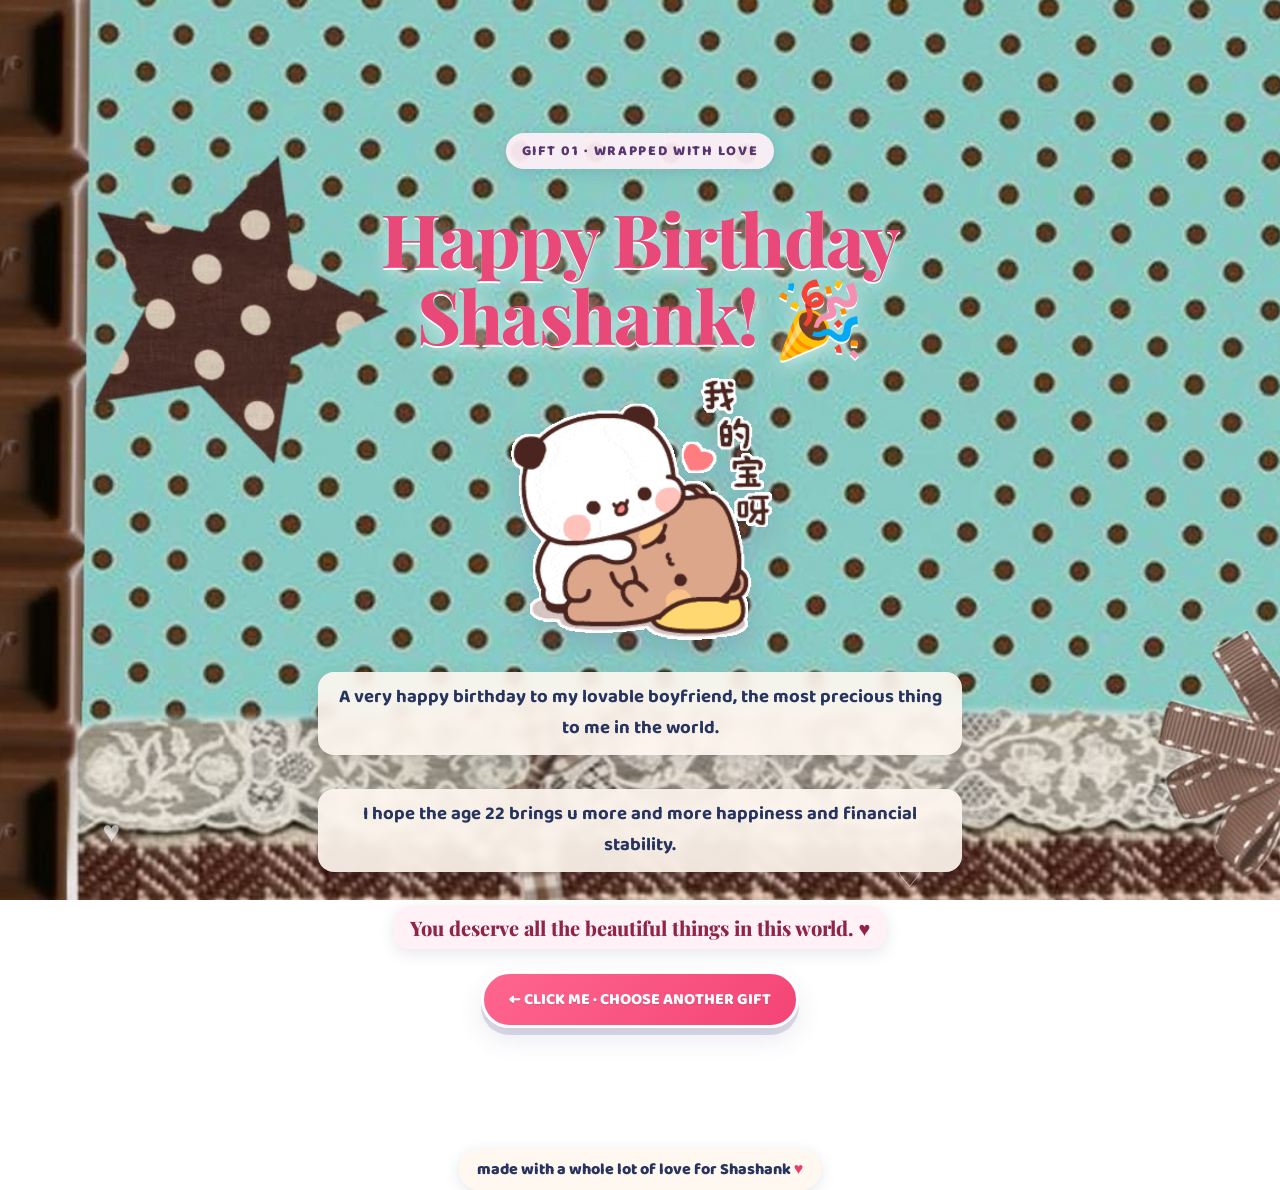
==== birthday.html @ f5b42e6a "Refresh page styles for improved typography" ====
<!doctype html><html lang="en"><head><meta charset="UTF-8"><meta name="viewport" content="width=device-width,initial-scale=1"><meta name="theme-color" content="#bceaff"><title>Happy Birthday Shashank!</title><link rel="stylesheet" href="style.css?v=20261118-aesthetic-readable-type"><script src="script.js?v=20261117-clean-controls" defer></script></head><body class="first-gift-bg">
<div class="confetti-bg" aria-hidden="true"><i>♥</i><i>✦</i><i>♡</i><i>✿</i><i>♥</i><i>✧</i></div><main><section class="page-card gift-page pink-card"><p class="eyebrow">gift 01 · wrapped with love</p><h1 class="birthday-title">Happy Birthday<br>Shashank! 🎉</h1><div class="rotating-bear" aria-label="Bubu and Dudu birthday celebration"><img class="is-visible" src="assets/birthday-page-bubu-dudu-1.gif" alt="Bubu and Dudu birthday celebration"><img src="assets/birthday-page-bubu-dudu-2.gif" alt="" aria-hidden="true"></div><p class="message">A very happy birthday to my lovable boyfriend, the most precious thing to me in the world.</p><p class="message">I hope the age 22 brings u more and more happiness and financial stability.</p><p class="signature">You deserve all the beautiful things in this world. ♥</p><a class="bubble-button hot" href="gifts.html">← CLICK ME · CHOOSE ANOTHER GIFT</a></section><footer>made with a whole lot of love for Shashank <span>♥</span></footer></main></body></html>
---- style.css ----
@import url('https://fonts.googleapis.com/css2?family=Baloo+2:wght@500;600;700;800&family=Playfair+Display:wght@600;700;800&display=swap');
:root{--ink:#3e426d;--blue:#72c9f3;--sky:#c8efff;--pink:#ffb8d0;--rose:#ff709d;--red:#e83e68;--purple:#b9a2ff;--yellow:#ffe28b;--mint:#a8eadc}
*{box-sizing:border-box}html{min-height:100%;scroll-behavior:smooth}body{margin:0;min-height:100vh;font-family:'Baloo 2',sans-serif;color:var(--ink);background:radial-gradient(circle at 12% 18%,#fff9 0 5%,transparent 18%),radial-gradient(circle at 88% 78%,#ffc4dc99 0 4%,transparent 20%),linear-gradient(135deg,#8cdbff 0%,#c8c2ff 42%,#ffd0df 75%,#fff0b9 100%);background-attachment:fixed;overflow-x:hidden}
.confetti-bg{position:fixed;inset:0;pointer-events:none;overflow:hidden;z-index:-1}.confetti-bg i{position:absolute;font-style:normal;color:#fff9;font-size:30px;animation:drift 12s linear infinite}.confetti-bg i:nth-child(1){left:8%;top:90%}.confetti-bg i:nth-child(2){left:25%;top:110%;animation-delay:-4s;color:#ff5e8d}.confetti-bg i:nth-child(3){left:70%;top:95%;animation-delay:-8s}.confetti-bg i:nth-child(4){left:90%;top:100%;animation-delay:-2s;color:#fff}.confetti-bg i:nth-child(5){left:52%;top:110%;animation-delay:-6s}.confetti-bg i:nth-child(6){left:40%;top:90%;animation-delay:-10s}@keyframes drift{to{transform:translateY(-120vh) rotate(300deg);opacity:0}}
.page-card{width:min(760px,calc(100% - 30px));min-height:75vh;margin:7vh auto;padding:clamp(25px,5vw,55px);display:flex;flex-direction:column;align-items:center;justify-content:center;text-align:center;border:3px solid #fff9;border-radius:42px;background:linear-gradient(145deg,#ffffffd9,#fff4f8d9);box-shadow:0 22px 70px #5b65a333, inset 0 0 0 7px #ffffff70;position:relative;overflow:hidden}.page-card:before{content:"";position:absolute;width:220px;height:220px;border-radius:50%;background:#ffb8d055;top:-130px;right:-80px}.page-card:after{content:"✦";position:absolute;color:#ff9dba;font-size:35px;bottom:20px;left:25px}.mascot{width:min(340px,80vw);height:auto;filter:drop-shadow(0 13px 14px #5d63952c);animation:mascotFloat 3s ease-in-out infinite}@keyframes mascotFloat{50%{transform:translateY(-9px) rotate(1deg)}}
.eyebrow{font-size:.82rem;letter-spacing:.16em;text-transform:uppercase;font-weight:800;color:#8d62b8;margin:10px 0}h1{font:800 clamp(2.7rem,7vw,4.6rem)/1.05 'Baloo 2',sans-serif;color:#4c4b83;margin:8px 0;text-shadow:3px 4px 0 #fff}h1 span{color:var(--red)}.subtitle{font-size:1.25rem;color:#65638c;margin:12px 0 24px}.button-row{display:flex;gap:15px;flex-wrap:wrap;justify-content:center;margin:10px}.bubble-button{display:inline-flex;align-items:center;justify-content:center;text-decoration:none;border:3px solid #fff;border-radius:50px;padding:13px 25px;font-weight:800;font-size:1rem;cursor:pointer;box-shadow:0 7px 0 #514c8730,0 12px 25px #625e9b20;transition:transform .2s,filter .2s}.bubble-button:hover{transform:translateY(-5px) rotate(-1deg);filter:saturate(1.2)}.hot{background:linear-gradient(135deg,#ff668f,#f34476);color:white}.cool{background:linear-gradient(135deg,#78d8ff,#8db7ff);color:#354b7a}.micro{color:#8d75a8;font-size:.9rem;margin-top:20px}.no-reply{display:none;padding:14px 20px;background:#fff;border:2px dashed #ff83a9;border-radius:20px;color:#e83e68;font-weight:800}.no-reply.show{display:block;animation:bounce .5s}.no-reply small{color:#70658c}.wide-page{width:min(1100px,calc(100% - 28px));margin:4vh auto;text-align:center}.page-heading{padding:22px}.page-heading .mascot{width:min(245px,60vw)}.page-heading h1{font-size:clamp(2.8rem,7vw,4.2rem)}.present-grid{display:grid;grid-template-columns:repeat(3,1fr);gap:22px;margin:30px 0}.present-card{min-height:290px;border:4px solid white;border-radius:34px;padding:25px 16px;display:flex;flex-direction:column;align-items:center;justify-content:center;text-decoration:none;color:#454777;box-shadow:0 15px 35px #55518b30;transition:.25s;position:relative;overflow:hidden}.present-card:hover{transform:translateY(-10px) rotate(-1deg) scale(1.02)}.gift-one{background:linear-gradient(145deg,#ffe7a8,#ffb7c9)}.gift-two{background:linear-gradient(145deg,#b8f1e8,#9ddfff)}.gift-three{background:linear-gradient(145deg,#d8c5ff,#ffc5e1)}.present-emoji{font-size:5rem;filter:drop-shadow(0 6px 4px #554c6a33);animation:bob 2s infinite}.present-card b{font:800 1.4rem 'Baloo 2';margin-top:10px}.present-card small{font-size:.95rem}.present-card strong{color:#e83e68;margin-top:20px;letter-spacing:.12em}.bottom-mascot .mascot{width:190px;margin:10px auto}.gift-page{gap:10px}.gift-page .mascot{width:min(250px,65vw)}.pink-card{background:linear-gradient(145deg,#fff0b9,#ffc5dc 55%,#e8c8ff)}.birthday-title{color:#e84979}.message{font-size:1.12rem;line-height:1.65;max-width:560px}.signature{font:700 1.35rem 'Playfair Display',serif;color:#e84979;margin:18px}.cake-card{background:linear-gradient(145deg,#baf0ff,#c6c0ff 55%,#ffd1e2)}.cake-card .mascot{width:190px;margin-top:10px}.big-cake{position:relative;width:270px;height:230px;margin:25px auto;cursor:pointer}.cake-plate{position:absolute;bottom:20px;left:18px;width:235px;height:20px;border-radius:50%;background:#fff;box-shadow:0 7px 0 #8dc7ed}.cake-body{position:absolute;bottom:39px;left:55px;width:160px;height:100px;border-radius:20px 20px 25px 25px;background:repeating-linear-gradient(180deg,#ff8eb7 0 20px,#fff1f6 20px 34px);box-shadow:inset 0 -10px #ed6394}.cake-icing{position:absolute;z-index:2;bottom:125px;left:47px;width:176px;height:32px;border-radius:50%;background:#fff;border:5px solid #ff9cbd;color:#ef5c8a;font-size:18px}.cake-candle{position:absolute;z-index:3;bottom:151px;left:130px;width:12px;height:40px;border-radius:5px;background:repeating-linear-gradient(135deg,#65cafa 0 7px,#fff 7px 13px)}.cake-flame{position:absolute;z-index:4;bottom:187px;left:129px;width:16px;height:23px;border-radius:80% 20%;transform:rotate(45deg);background:#ffbd45;box-shadow:0 0 24px #ffbd45;animation:flicker .6s infinite alternate}.big-cake.blown .cake-flame{display:none}.spark{position:absolute;color:#fff;font-size:32px;animation:twinkle 1.4s infinite alternate}.s1{left:5px;top:45px}.s2{right:5px;top:20px}@keyframes flicker{to{transform:rotate(55deg) scale(1.15)}}@keyframes twinkle{to{transform:scale(1.4);opacity:.5}}.letter-card{background:linear-gradient(145deg,#f5e8ff,#ffcce3 55%,#fff0b9)}.big-envelope{position:relative;width:220px;height:145px;margin:30px auto;background:#ff8eb7;border:5px solid white;border-radius:12px;cursor:pointer;box-shadow:0 15px 25px #9a669633}.letter-sheet{position:absolute;left:25px;right:25px;bottom:12px;height:110px;background:#fffdf7;border-radius:6px;display:grid;place-items:center;color:#f15c8b;font-size:32px;transition:.7s}.env-front{position:absolute;inset:0;background:linear-gradient(145deg,transparent 49%,#f36e9d 50%) left/50% 100% no-repeat,linear-gradient(215deg,transparent 49%,#ffabc9 50%) right/50% 100% no-repeat}.env-flap{position:absolute;top:0;left:0;border-left:105px solid transparent;border-right:105px solid transparent;border-top:78px solid #ffd0e2;transform-origin:top;transition:.6s;z-index:2}.big-envelope.open .env-flap{transform:rotateX(180deg)}.big-envelope.open .letter-sheet{transform:translateY(-80px)}.letter-text{display:none;max-width:620px;text-align:left;background:#fffdf7;border:2px solid #fff;border-radius:24px;padding:25px;margin:20px 0;box-shadow:0 12px 30px #90649b22}.letter-text.show{display:block;animation:reveal .7s}.letter-text h2{text-align:center;font:800 2rem 'Playfair Display';color:#e84979}.letter-text p{font-size:1.05rem;line-height:1.8}.letter-card .mascot{width:190px;margin:10px auto}.back-link{color:#7465a0;margin-top:22px;text-decoration:none;font-weight:700}footer{text-align:center;padding:24px;color:#615b8c;font-weight:700}footer span{color:#e83e68}@keyframes bob{50%{transform:translateY(-8px) rotate(2deg)}}@keyframes bounce{50%{transform:scale(1.06)}}@keyframes reveal{from{opacity:0;transform:translateY(12px)}to{opacity:1;transform:none}}@media(max-width:760px){.present-grid{grid-template-columns:1fr;max-width:440px;margin:20px auto}.present-card{min-height:230px}.page-card{margin:3vh auto;min-height:85vh;border-radius:28px}.message{font-size:1rem}}@media(prefers-reduced-motion:reduce){*{animation-duration:.01ms!important;scroll-behavior:auto!important}}
.bear-gallery{display:flex;align-items:center;justify-content:center;gap:clamp(2px,2vw,18px);flex-wrap:wrap;width:100%;margin:0 auto 16px;position:relative;z-index:1}
.bear-gallery img{width:clamp(105px,21vw,178px);height:clamp(90px,18vw,145px);object-fit:contain;filter:drop-shadow(0 9px 8px #6c5d9b2b);animation:bearBounce 2.8s ease-in-out infinite}
.bear-gallery img:nth-child(2){animation-delay:-.7s;width:clamp(88px,17vw,145px)}.bear-gallery img:nth-child(3){animation-delay:-1.4s}.bear-gallery img:nth-child(4){animation-delay:-2s;width:clamp(88px,17vw,145px)}
@keyframes bearBounce{0%,100%{transform:translateY(0) rotate(-2deg)}50%{transform:translateY(-12px) rotate(2deg)}}
.page-card{isolation:isolate}.page-card:before{z-index:-1}.page-card:after{animation:twinkle 1.5s infinite alternate}.no-page h1{color:#e83e68}
@media(max-width:520px){.bear-gallery{gap:0}.bear-gallery img{width:43%!important;height:110px}.bear-gallery img:nth-child(3),.bear-gallery img:nth-child(4){margin-top:-12px}}


/* One floating Bubu-Dudu illustration per page */
.corner-mascot{position:fixed;z-index:5;width:clamp(104px,15vw,172px);height:clamp(104px,15vw,172px);object-fit:contain;filter:drop-shadow(0 10px 12px #5b4b8b35);pointer-events:none;animation:cornerFloat 3.2s ease-in-out infinite}
.corner-mascot.mascot-br{right:clamp(8px,2vw,26px);bottom:clamp(8px,2vw,24px)}
.corner-mascot.mascot-tr{right:clamp(8px,2vw,26px);top:clamp(8px,2vw,24px);animation-delay:-.8s}
.corner-mascot.mascot-tl{left:clamp(8px,2vw,26px);top:clamp(8px,2vw,24px);animation-delay:-1.5s}
.corner-mascot.mascot-bl{left:clamp(8px,2vw,26px);bottom:clamp(8px,2vw,24px);animation-delay:-2.2s}
@keyframes cornerFloat{0%,100%{transform:translateY(0) rotate(-3deg)}50%{transform:translateY(-11px) rotate(3deg)}}
@media(max-width:520px){.corner-mascot{width:clamp(82px,24vw,112px);height:clamp(82px,24vw,112px);opacity:.96}}
@media(prefers-reduced-motion:reduce){.corner-mascot{animation:none}}

/* Centered character with a small caption on the first three pages */
.hero-mascot{display:flex;flex-direction:column;align-items:center;justify-content:center;width:100%;margin:0 auto 12px;position:relative;z-index:2}
.hero-mascot-image{display:block;width:clamp(150px,30vw,235px);height:clamp(130px,26vw,205px);object-fit:contain;filter:drop-shadow(0 12px 12px #62548b30);animation:heroBearFloat 3s ease-in-out infinite}
.hero-mascot-caption{margin:0;color:#926b9f;font-size:.88rem;font-weight:700;letter-spacing:.025em}
@keyframes heroBearFloat{0%,100%{transform:translateY(0) rotate(-2deg)}50%{transform:translateY(-10px) rotate(2deg)}}
@media(max-width:520px){.hero-mascot-image{width:clamp(135px,43vw,185px);height:clamp(120px,38vw,165px)}}

/* Centered storybook layout with arched text */
.hero-mascot{display:none}
.arc-heading{display:block;width:min(100%,650px);height:auto;overflow:visible;margin:0 auto}
.arc-heading text{font-family:'Baloo 2',sans-serif;font-size:43px;font-weight:800;letter-spacing:1px;fill:#4c4b83;paint-order:stroke;stroke:#fff;stroke-width:5px;stroke-linejoin:round}
.arc-top{margin-bottom:-2px}
.arc-bottom{margin-top:-2px}
.center-stage-bear{display:block;width:clamp(190px,38vw,285px);height:clamp(170px,34vw,245px);object-fit:contain;margin:0 auto;filter:drop-shadow(0 14px 14px #62548b35);animation:heroBearFloat 3s ease-in-out infinite}
.page-card .button-row{display:flex;flex-wrap:nowrap;gap:clamp(10px,3vw,24px);justify-content:center;align-items:center;width:100%;margin:10px auto 0}
.page-card .button-row .bubble-button{white-space:nowrap;min-width:112px}
.no-page .arc-heading text{fill:#e83e68}
@media(max-width:520px){
 .page-card{padding:22px 15px}
 .arc-heading text{font-size:39px;stroke-width:4px}
 .center-stage-bear{width:clamp(175px,55vw,225px);height:clamp(155px,48vw,200px)}
 .page-card .button-row{gap:9px}
 .page-card .button-row .bubble-button{padding:11px 17px;font-size:.92rem;min-width:100px}
}


/* Two-image Bubu-Dudu galleries: gently crossfade forever */
.rotating-bear{position:relative;display:block;width:clamp(190px,38vw,285px);height:clamp(170px,34vw,245px);margin:0 auto 8px;flex:0 0 auto;}
.rotating-bear img{position:absolute;inset:0;width:100%;height:100%;object-fit:contain;opacity:0;transition:opacity 1s ease-in-out;filter:drop-shadow(0 14px 14px #62548b35);}
.rotating-bear img.is-visible{opacity:1;}
@media(max-width:520px){.rotating-bear{width:clamp(175px,55vw,225px);height:clamp(155px,48vw,200px);}}
@media(prefers-reduced-motion:reduce){.rotating-bear img{transition:none}}

/* Automatic gallery crossfade: images change every 2 seconds */
.rotating-bear{height:clamp(190px,38vw,270px);}
.rotating-bear img{transition:opacity .65s ease-in-out;}
@media(max-width:520px){.rotating-bear{height:clamp(175px,53vw,225px)}}
@media(prefers-reduced-motion:reduce){.rotating-bear img{transition:none}}

/* CSS-only slideshow: each illustration stays visible for 2 seconds. */
.rotating-bear img{animation:bearFrameSwap 4s steps(1,end) infinite!important;transition:none!important;}
.rotating-bear img:nth-child(1){animation-delay:0s!important;}
.rotating-bear img:nth-child(2){animation-delay:-2s!important;}
@keyframes bearFrameSwap{0%,49.99%{opacity:1}50%,99.99%{opacity:0}}
/* There is no manual Next control in this slideshow. */
.next-frame-button,#nextFrameButton,[data-next-frame],.next-image-button,#nextImageButton{display:none!important;}

/* First-page uploaded portrait background: upright on mobile, landscape on desktop */
body.first-page{position:relative;isolation:isolate;background:none}
body.first-page::before{content:"";position:fixed;inset:0;z-index:-2;background-image:url("assets/background-first-page.jpg");background-position:center;background-size:cover;background-repeat:no-repeat}
body.first-page .confetti-bg{z-index:-1}
body.first-page .page-card.landing{background:transparent;border-color:transparent;box-shadow:none;backdrop-filter:none}
@media(min-width:761px){
 body.first-page::before{inset:auto;width:100vh;height:100vw;top:50%;left:50%;transform:translate(-50%,-50%) rotate(90deg)}
}


/* Uploaded page backgrounds: portrait on mobile, rotated landscape on desktop. */
body.no-page-bg,body.sunoo-page-bg,body.first-gift-bg,body.second-gift-bg,body.third-gift-bg,body.pick-gift-bg,body.yes-page-bg{position:relative;isolation:isolate;background:none}
body.no-page-bg::before,body.sunoo-page-bg::before,body.first-gift-bg::before,body.second-gift-bg::before,body.third-gift-bg::before,body.pick-gift-bg::before,body.yes-page-bg::before{content:"";position:fixed;inset:0;z-index:-2;background-position:center;background-size:cover;background-repeat:no-repeat}
body.no-page-bg::before{background-image:url("assets/no-page-background.jpg")}
body.sunoo-page-bg::before{background-image:url("assets/sunoo-page%20background.jpg")}
body.first-gift-bg::before{background-image:url("assets/first-gift-background.jpg")}
body.second-gift-bg::before{background-image:url("assets/second-gift-background.jpg")}
body.third-gift-bg::before{background-image:url("assets/third-gift-background.jpg")}
body.pick-gift-bg::before{background-image:url("assets/pick-gift-background.jpg")}
body.yes-page-bg::before{background-image:url("assets/yes-page-background.jpg")}
body.no-page-bg .page-card,body.sunoo-page-bg .page-card,body.first-gift-bg .page-card,body.second-gift-bg .page-card,body.third-gift-bg .page-card,body.yes-page-bg .page-card{background:transparent!important;border-color:transparent!important;box-shadow:none!important;backdrop-filter:none!important}
body.no-page-bg .page-card:before,body.no-page-bg .page-card:after,body.sunoo-page-bg .page-card:before,body.sunoo-page-bg .page-card:after,body.first-gift-bg .page-card:before,body.first-gift-bg .page-card:after,body.second-gift-bg .page-card:before,body.second-gift-bg .page-card:after,body.third-gift-bg .page-card:before,body.third-gift-bg .page-card:after,body.yes-page-bg .page-card:before,body.yes-page-bg .page-card:after{display:none!important}
body.pick-gift-bg .wide-page{background:transparent!important;box-shadow:none!important;border:0!important}
body.no-page-bg .confetti-bg,body.sunoo-page-bg .confetti-bg,body.first-gift-bg .confetti-bg,body.second-gift-bg .confetti-bg,body.third-gift-bg .confetti-bg,body.pick-gift-bg .confetti-bg,body.yes-page-bg .confetti-bg{z-index:-1}
@media(min-width:761px){
 body.no-page-bg::before,body.sunoo-page-bg::before,body.first-gift-bg::before,body.second-gift-bg::before,body.third-gift-bg::before,body.yes-page-bg::before{inset:auto;width:100vh;height:100vw;top:50%;left:50%;transform:translate(-50%,-50%) rotate(90deg)}
}
/* Pick-your-present artwork is landscape on desktop and rotated portrait on mobile. */
@media(max-width:760px){
 body.pick-gift-bg::before{inset:auto;width:100vh;height:100vw;top:50%;left:50%;transform:translate(-50%,-50%) rotate(90deg)}
}


/* Readable, elegant typography and contrast across every page */
body{font-family:'Baloo 2',sans-serif;color:#26345f}
h1,.letter-text h2{font-family:'Playfair Display',serif;font-weight:800;letter-spacing:-.025em;color:#26345f;text-shadow:0 2px 0 #fff,0 5px 18px #fff9}
.arc-heading text{font-family:'Playfair Display',serif;font-weight:800;letter-spacing:.2px;fill:#26345f;paint-order:stroke;stroke:#fff8;stroke-width:8px;stroke-linejoin:round;filter:drop-shadow(0 2px 3px #27345b55)}
.no-page .arc-heading text{fill:#8f2349;stroke:#fff;stroke-width:8px}
.eyebrow{display:table;margin:12px auto;padding:7px 16px;border-radius:999px;background:#fff0f8ed;color:#59366f;font-size:.88rem;font-weight:800;letter-spacing:.12em;text-shadow:none;box-shadow:0 3px 14px #27345b22}
.subtitle,.message,.micro,.signature,.back-link,.hero-mascot-caption{display:table;max-width:min(100%,680px);margin:12px auto;padding:8px 16px;border-radius:16px;background:#fff8f0e8;color:#26345f;font-weight:700;text-shadow:none;box-shadow:0 4px 16px #27345b20;backdrop-filter:blur(5px)}
.message{font-size:1.16rem;line-height:1.7;padding:10px 18px}
.signature{font-family:'Playfair Display',serif;font-size:1.25rem;font-weight:800;color:#8f2349;background:#fff0f5ed}
.micro{font-size:.96rem;color:#39466d}
.back-link{color:#26345f;font-weight:800;text-decoration:underline;text-decoration-color:#d77ca1;text-underline-offset:4px}
footer{display:table;margin:14px auto 0;padding:8px 18px;border-radius:999px;background:#fff8f0e8;color:#26345f;font-weight:800;text-shadow:none;box-shadow:0 3px 14px #27345b20}
.present-card{color:#26345f;text-shadow:0 1px 0 #fff9}
.present-card b{font-weight:800;color:#26345f;text-shadow:0 1px 0 #fff9}
.present-card small{font-weight:700;color:#354365}
.present-card strong{font-weight:800;color:#92264d;text-shadow:0 1px 0 #fff}
.letter-text{color:#303858}
.letter-text h2{color:#92264d;text-shadow:none}
.letter-text p{font-weight:600;color:#303858}
.bubble-button{font-weight:800;text-shadow:0 1px 1px #0002}
@media(max-width:520px){
 .arc-heading text{stroke-width:7px}
 .message{font-size:1.04rem;line-height:1.6}
 .eyebrow{font-size:.78rem;letter-spacing:.09em}
}
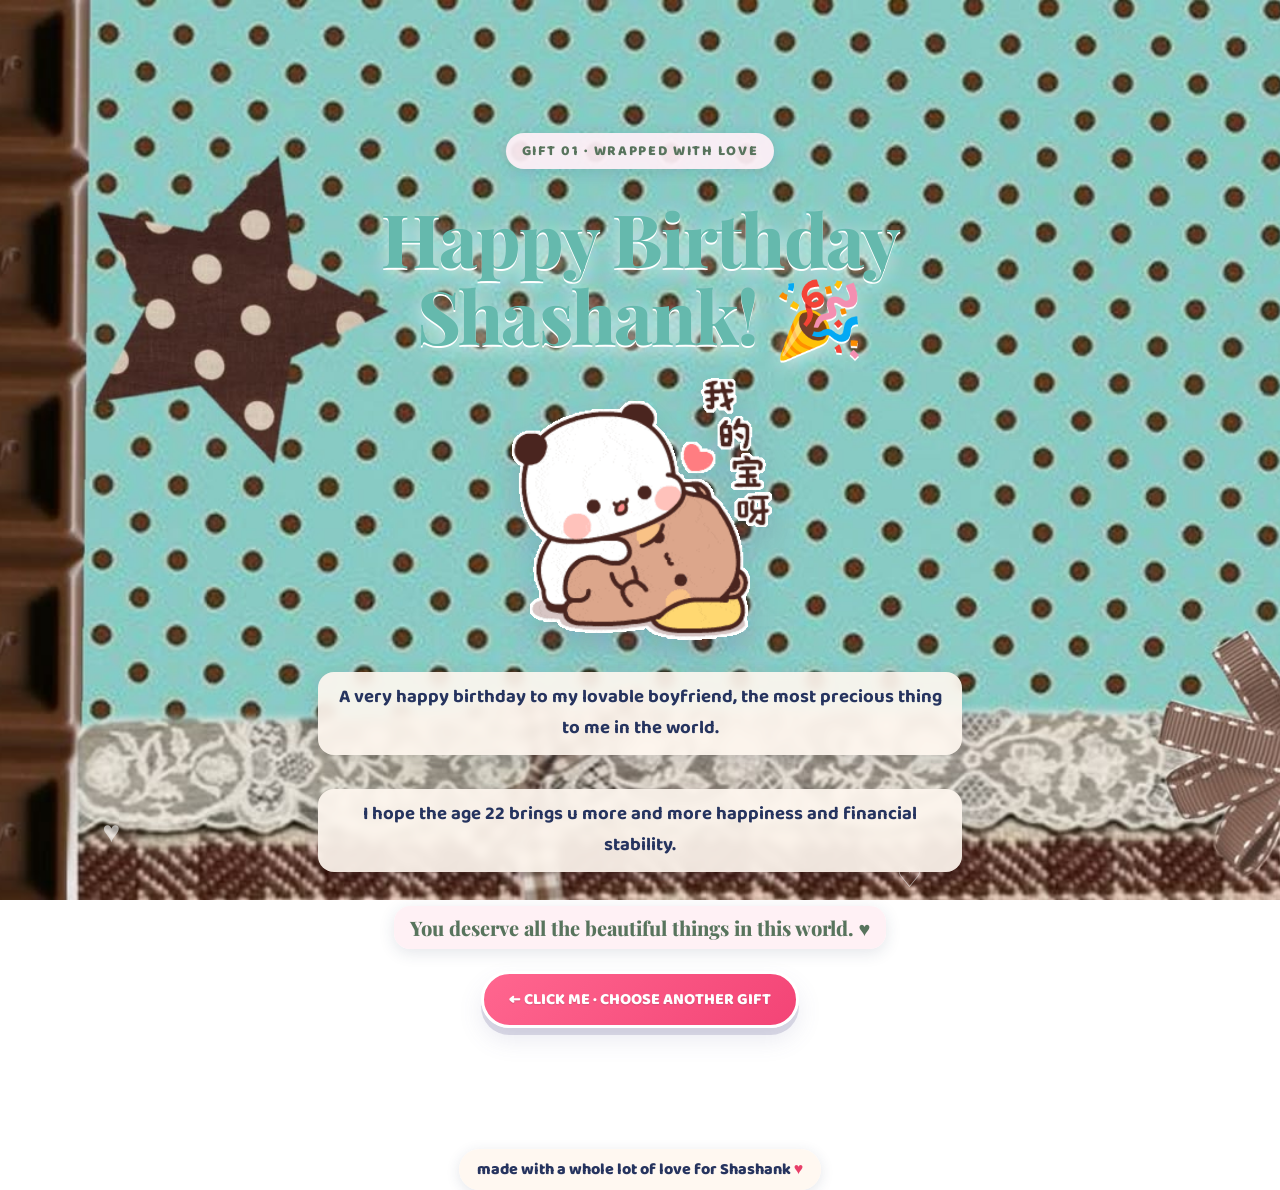
==== commit d8913cd3: "Refresh stylesheet for final pastel text colours" ====
--- a/birthday.html
+++ b/birthday.html
@@ -1,2 +1,2 @@
-<!doctype html><html lang="en"><head><meta charset="UTF-8"><meta name="viewport" content="width=device-width,initial-scale=1"><meta name="theme-color" content="#bceaff"><title>Happy Birthday Shashank!</title><link rel="stylesheet" href="style.css?v=20261118-aesthetic-readable-type"><script src="script.js?v=20261117-clean-controls" defer></script></head><body class="first-gift-bg">
+<!doctype html><html lang="en"><head><meta charset="UTF-8"><meta name="viewport" content="width=device-width,initial-scale=1"><meta name="theme-color" content="#bceaff"><title>Happy Birthday Shashank!</title><link rel="stylesheet" href="style.css?v=20261118-final-pastel-text"><script src="script.js?v=20261117-clean-controls" defer></script></head><body class="first-gift-bg">
 <div class="confetti-bg" aria-hidden="true"><i>♥</i><i>✦</i><i>♡</i><i>✿</i><i>♥</i><i>✧</i></div><main><section class="page-card gift-page pink-card"><p class="eyebrow">gift 01 · wrapped with love</p><h1 class="birthday-title">Happy Birthday<br>Shashank! 🎉</h1><div class="rotating-bear" aria-label="Bubu and Dudu birthday celebration"><img class="is-visible" src="assets/birthday-page-bubu-dudu-1.gif" alt="Bubu and Dudu birthday celebration"><img src="assets/birthday-page-bubu-dudu-2.gif" alt="" aria-hidden="true"></div><p class="message">A very happy birthday to my lovable boyfriend, the most precious thing to me in the world.</p><p class="message">I hope the age 22 brings u more and more happiness and financial stability.</p><p class="signature">You deserve all the beautiful things in this world. ♥</p><a class="bubble-button hot" href="gifts.html">← CLICK ME · CHOOSE ANOTHER GIFT</a></section><footer>made with a whole lot of love for Shashank <span>♥</span></footer></main></body></html>
--- a/style.css
+++ b/style.css
@@ -1,4 +1,4 @@
-@import url('https://fonts.googleapis.com/css2?family=Baloo+2:wght@500;600;700;800&family=Playfair+Display:wght@600;700;800&display=swap');
+@import url('https://fonts.googleapis.com/css2?family=Baloo+2:wght@500;600;700;800&family=Fredoka:wght@500;600;700&family=Playfair+Display:wght@600;700;800&display=swap');
 :root{--ink:#3e426d;--blue:#72c9f3;--sky:#c8efff;--pink:#ffb8d0;--rose:#ff709d;--red:#e83e68;--purple:#b9a2ff;--yellow:#ffe28b;--mint:#a8eadc}
 *{box-sizing:border-box}html{min-height:100%;scroll-behavior:smooth}body{margin:0;min-height:100vh;font-family:'Baloo 2',sans-serif;color:var(--ink);background:radial-gradient(circle at 12% 18%,#fff9 0 5%,transparent 18%),radial-gradient(circle at 88% 78%,#ffc4dc99 0 4%,transparent 20%),linear-gradient(135deg,#8cdbff 0%,#c8c2ff 42%,#ffd0df 75%,#fff0b9 100%);background-attachment:fixed;overflow-x:hidden}
 .confetti-bg{position:fixed;inset:0;pointer-events:none;overflow:hidden;z-index:-1}.confetti-bg i{position:absolute;font-style:normal;color:#fff9;font-size:30px;animation:drift 12s linear infinite}.confetti-bg i:nth-child(1){left:8%;top:90%}.confetti-bg i:nth-child(2){left:25%;top:110%;animation-delay:-4s;color:#ff5e8d}.confetti-bg i:nth-child(3){left:70%;top:95%;animation-delay:-8s}.confetti-bg i:nth-child(4){left:90%;top:100%;animation-delay:-2s;color:#fff}.confetti-bg i:nth-child(5){left:52%;top:110%;animation-delay:-6s}.confetti-bg i:nth-child(6){left:40%;top:90%;animation-delay:-10s}@keyframes drift{to{transform:translateY(-120vh) rotate(300deg);opacity:0}}
@@ -94,7 +94,11 @@
 body.pick-gift-bg .wide-page{background:transparent!important;box-shadow:none!important;border:0!important}
 body.no-page-bg .confetti-bg,body.sunoo-page-bg .confetti-bg,body.first-gift-bg .confetti-bg,body.second-gift-bg .confetti-bg,body.third-gift-bg .confetti-bg,body.pick-gift-bg .confetti-bg,body.yes-page-bg .confetti-bg{z-index:-1}
 @media(min-width:761px){
- body.no-page-bg::before,body.sunoo-page-bg::before,body.first-gift-bg::before,body.second-gift-bg::before,body.third-gift-bg::before,body.yes-page-bg::before{inset:auto;width:100vh;height:100vw;top:50%;left:50%;transform:translate(-50%,-50%) rotate(90deg)}
+ body.no-page-bg::before,body.sunoo-page-bg::before,body.first-gift-bg::before,body.third-gift-bg::before,body.yes-page-bg::before{inset:auto;width:100vh;height:100vw;top:50%;left:50%;transform:translate(-50%,-50%) rotate(90deg)}
+}
+/* Pick-your-present and make-a-wish cake artwork are landscape on desktop and rotated portrait on mobile. */
+@media(max-width:760px){
+ body.second-gift-bg::before{inset:auto;width:100vh;height:100vw;top:50%;left:50%;transform:translate(-50%,-50%) rotate(90deg)}
 }
 /* Pick-your-present artwork is landscape on desktop and rotated portrait on mobile. */
 @media(max-width:760px){
@@ -127,3 +131,246 @@
  .message{font-size:1.04rem;line-height:1.6}
  .eyebrow{font-size:.78rem;letter-spacing:.09em}
 }
+
+
+/* Pick-your-present cards: translucent pastel glass, coordinated with the artwork */
+body.pick-gift-bg .present-card{
+ border:2px solid #fffdebdc;
+ box-shadow:0 14px 34px #28365b38,inset 0 1px 0 #ffffffd9;
+ backdrop-filter:blur(9px) saturate(1.12);
+ -webkit-backdrop-filter:blur(9px) saturate(1.12);
+}
+body.pick-gift-bg .present-card.gift-one{
+ background:linear-gradient(145deg,#fff0c9e8,#ffc6d8df);
+}
+body.pick-gift-bg .present-card.gift-two{
+ background:linear-gradient(145deg,#d7f8eee8,#bceaffdf);
+}
+body.pick-gift-bg .present-card.gift-three{
+ background:linear-gradient(145deg,#e6dcffe8,#ffd2e8df);
+}
+body.pick-gift-bg .present-card b{color:#27365e;text-shadow:0 1px 0 #ffffffd9}
+body.pick-gift-bg .present-card small{color:#354467;text-shadow:0 1px 0 #ffffffd9}
+body.pick-gift-bg .present-card strong{color:#84284d;text-shadow:0 1px 0 #fff}
+@media(max-width:760px){
+ body.pick-gift-bg .present-card{backdrop-filter:blur(7px) saturate(1.1);-webkit-backdrop-filter:blur(7px) saturate(1.1)}
+}
+
+
+/* Gift cards matched to the mint, cream and cocoa palette of the page artwork */
+body.pick-gift-bg .present-card{
+ border:3px solid #76513f;
+ box-shadow:0 12px 28px #4b382b38,inset 0 1px 0 #fffdf2e8;
+ backdrop-filter:blur(8px) saturate(1.05);
+ -webkit-backdrop-filter:blur(8px) saturate(1.05);
+}
+body.pick-gift-bg .present-card.gift-one{
+ background:linear-gradient(145deg,#f3f0d9ed,#d5e8d8e8);
+}
+body.pick-gift-bg .present-card.gift-two{
+ background:linear-gradient(145deg,#d8eee5ed,#c2dfd8e8);
+}
+body.pick-gift-bg .present-card.gift-three{
+ background:linear-gradient(145deg,#eeeedaed,#d4e5d5e8);
+}
+body.pick-gift-bg .present-card b{color:#493528;text-shadow:0 1px 0 #fffdf0}
+body.pick-gift-bg .present-card small{color:#554437;text-shadow:0 1px 0 #fffdf0}
+body.pick-gift-bg .present-card strong{color:#356b5e;text-shadow:0 1px 0 #fffdf0}
+
+
+/* Final Pick Your Present palette: readable cocoa + deep botanical green */
+body.pick-gift-bg .page-heading h1{
+ font-family:'Fredoka','Baloo 2',sans-serif;
+ font-weight:700;
+ letter-spacing:.01em;
+ color:#3f5f50;
+ text-shadow:0 2px 0 #fffdf0,0 4px 14px #fff9;
+}
+body.pick-gift-bg .eyebrow{
+ background:#f6f1dcf0;
+ color:#496b59;
+ border:1px solid #b9cdbb;
+ font-family:'Fredoka','Baloo 2',sans-serif;
+ font-weight:700;
+ letter-spacing:.08em;
+}
+body.pick-gift-bg .subtitle{
+ background:#f8f4e8eF;
+ color:#4d5948;
+ font-family:'Baloo 2',sans-serif;
+ font-weight:800;
+}
+body.pick-gift-bg .present-card{
+ font-family:'Fredoka','Baloo 2',sans-serif;
+ color:#493b30;
+}
+body.pick-gift-bg .present-card b{
+ color:#493b30;
+ font-family:'Fredoka','Baloo 2',sans-serif;
+ font-size:1.42rem;
+ font-weight:700;
+}
+body.pick-gift-bg .present-card small{
+ color:#514b3e;
+ font-weight:700;
+}
+body.pick-gift-bg .present-card strong{
+ color:#315f50;
+ font-family:'Fredoka','Baloo 2',sans-serif;
+ font-weight:700;
+ letter-spacing:.08em;
+ text-shadow:0 1px 0 #fffdf0;
+}
+body.pick-gift-bg .back-link,
+body.pick-gift-bg footer{
+ color:#405e4e;
+}
+@media(max-width:760px){
+ body.pick-gift-bg .page-heading h1{font-size:clamp(2.6rem,10vw,3.5rem)}
+ body.pick-gift-bg .present-card b{font-size:1.32rem}
+}
+
+
+
+
+/* Text colours only: warm seven-colour palette, with a separate gold for Sunoo.
+   No backgrounds, borders, layout, typography, shadows, or controls are changed here. */
+body.first-page h1,
+body.first-page h1 span,
+body.first-page .eyebrow,
+body.first-page .signature{color:#8b7653}
+body.no-page-bg h1,
+body.no-page-bg h1 span,
+body.no-page-bg .eyebrow,
+body.no-page-bg .signature{color:#927d60}
+body.first-gift-bg h1,
+body.first-gift-bg h1 span,
+body.first-gift-bg .eyebrow,
+body.first-gift-bg .signature{color:#58745d}
+body.second-gift-bg h1,
+body.second-gift-bg h1 span,
+body.second-gift-bg .eyebrow,
+body.second-gift-bg .signature{color:#b87580}
+body.third-gift-bg h1,
+body.third-gift-bg h1 span,
+body.third-gift-bg .eyebrow,
+body.third-gift-bg .signature{color:#a85d43}
+body.pick-gift-bg h1,
+body.pick-gift-bg h1 span,
+body.pick-gift-bg .eyebrow,
+body.pick-gift-bg .signature,
+body.pick-gift-bg .present-card strong{color:#98752b}
+body.yes-page-bg h1,
+body.yes-page-bg h1 span,
+body.yes-page-bg .eyebrow,
+body.yes-page-bg .signature{color:#98752b}
+body.sunoo-page-bg h1,
+body.sunoo-page-bg h1 span,
+body.sunoo-page-bg .eyebrow,
+body.sunoo-page-bg .signature{color:#a87927}
+
+
+/* Refined page titles: change only title typography and title-area text colours */
+body.third-gift-bg .page-card > h1{
+ font-family:'Playfair Display',serif;
+ font-weight:800;
+ letter-spacing:-.025em;
+ color:#a85d43;
+ text-shadow:0 2px 0 #fff8ed,0 4px 12px #7d493326;
+}
+body.pick-gift-bg .page-heading > h1{
+ font-family:'Playfair Display',serif;
+ font-weight:800;
+ letter-spacing:-.025em;
+ color:#a77b2d;
+ text-shadow:0 2px 0 #fff8ed,0 4px 12px #7d642c26;
+}
+body.pick-gift-bg .page-heading > .eyebrow{color:#9a7040}
+body.pick-gift-bg .page-heading > .subtitle{color:#66503d}
+
+
+/* Restore the warm terracotta accents on the letter page only */
+body.third-gift-bg .bubble-button.hot{
+ background:linear-gradient(135deg,#c77b5b,#a95f47);
+ color:#fffaf0;
+ border-color:#fff1df;
+}
+body.third-gift-bg .big-envelope{
+ background:#b96f52;
+ border-color:#f7f1df;
+}
+body.third-gift-bg .letter-sheet{
+ color:#a65f48;
+ background:#fffaf0;
+}
+body.third-gift-bg .env-flap{border-top-color:#e8b8ad}
+
+
+/* Soft pastel text treatment requested for the opening, yes, cake, letter and gifts pages.
+   Text colour only: existing backgrounds, buttons, borders and layout remain untouched. */
+:root{
+ --text-dusty-pink:#d28fa4;
+ --text-soft-cream:#e9dec8;
+ --text-warm-beige:#b69a78;
+ --text-mint-turquoise:#619e94;
+}
+body.first-page .arc-heading text,
+body.yes-page-bg .arc-heading text,
+body.second-gift-bg h1,
+body.third-gift-bg .page-card > h1,
+body.pick-gift-bg .page-heading > h1{
+ color:var(--text-dusty-pink);
+ fill:var(--text-dusty-pink);
+}
+body.first-page .eyebrow,
+body.yes-page-bg .eyebrow,
+body.second-gift-bg .eyebrow,
+body.third-gift-bg .eyebrow,
+body.pick-gift-bg .page-heading > .eyebrow{
+ color:var(--text-warm-beige);
+}
+body.first-page .micro,
+body.yes-page-bg .micro,
+body.second-gift-bg .subtitle,
+body.second-gift-bg .message,
+body.third-gift-bg .micro,
+body.third-gift-bg .letter-text p,
+body.pick-gift-bg .page-heading > .subtitle{
+ color:var(--text-mint-turquoise);
+}
+body.first-page footer,
+body.yes-page-bg footer,
+body.second-gift-bg footer,
+body.third-gift-bg footer,
+body.pick-gift-bg footer{
+ color:var(--text-warm-beige);
+}
+body.third-gift-bg .letter-text h2,
+body.third-gift-bg .signature{
+ color:var(--text-dusty-pink);
+}
+body.pick-gift-bg .present-card b{color:#a77e86}
+body.pick-gift-bg .present-card small{color:#8b7968}
+body.pick-gift-bg .present-card strong{color:var(--text-mint-turquoise)}
+
+
+/* Final text-colour refinements requested on 18 Nov.
+   Only text/fill colours are changed; backgrounds, buttons, borders and layout stay intact. */
+body.first-page .arc-heading text,
+body.yes-page-bg .arc-heading text,
+body.second-gift-bg h1{
+ color:#f6e7a8;
+ fill:#f6e7a8;
+}
+body.first-gift-bg .birthday-title,
+body.first-gift-bg .birthday-title span{
+ color:#65b9ad;
+}
+body.sunoo-page-bg .arc-heading text{
+ fill:#d6a23e;
+}
+body.sunoo-page-bg .eyebrow,
+body.sunoo-page-bg footer,
+body.sunoo-page-bg footer span{
+ color:#d6a23e;
+}
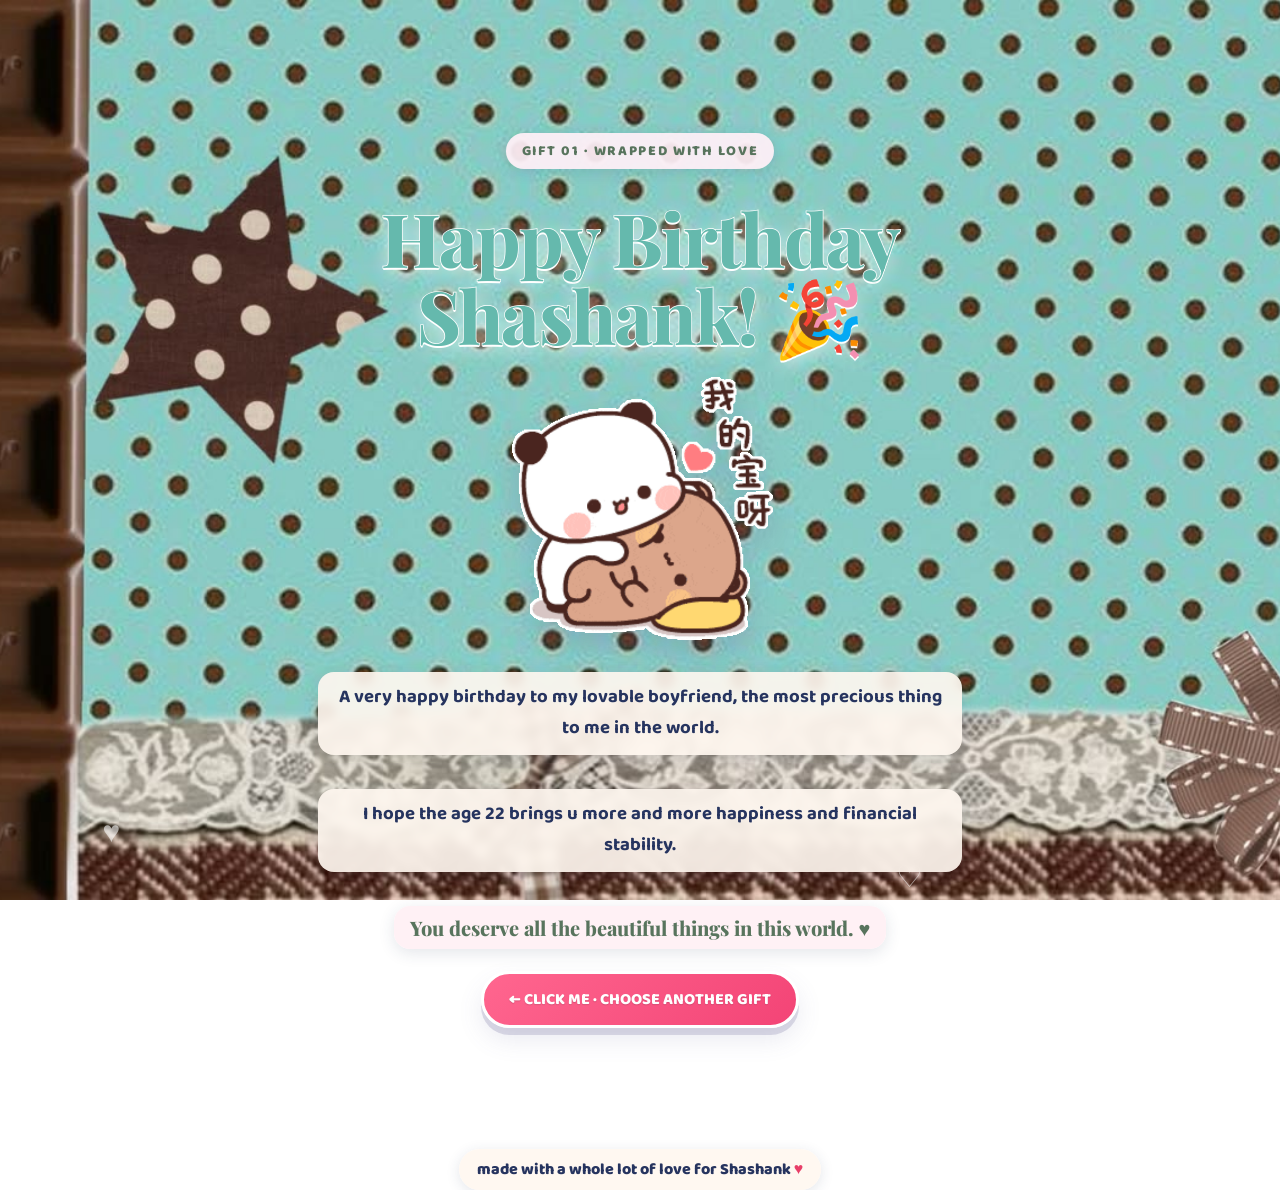
==== commit 498eec4b: "Refresh stylesheet for white text outlines" ====
--- a/birthday.html
+++ b/birthday.html
@@ -1,2 +1,2 @@
-<!doctype html><html lang="en"><head><meta charset="UTF-8"><meta name="viewport" content="width=device-width,initial-scale=1"><meta name="theme-color" content="#bceaff"><title>Happy Birthday Shashank!</title><link rel="stylesheet" href="style.css?v=20261118-final-pastel-text"><script src="script.js?v=20261117-clean-controls" defer></script></head><body class="first-gift-bg">
+<!doctype html><html lang="en"><head><meta charset="UTF-8"><meta name="viewport" content="width=device-width,initial-scale=1"><meta name="theme-color" content="#bceaff"><title>Happy Birthday Shashank!</title><link rel="stylesheet" href="style.css?v=20261118-white-outline"><script src="script.js?v=20261117-clean-controls" defer></script></head><body class="first-gift-bg">
 <div class="confetti-bg" aria-hidden="true"><i>♥</i><i>✦</i><i>♡</i><i>✿</i><i>♥</i><i>✧</i></div><main><section class="page-card gift-page pink-card"><p class="eyebrow">gift 01 · wrapped with love</p><h1 class="birthday-title">Happy Birthday<br>Shashank! 🎉</h1><div class="rotating-bear" aria-label="Bubu and Dudu birthday celebration"><img class="is-visible" src="assets/birthday-page-bubu-dudu-1.gif" alt="Bubu and Dudu birthday celebration"><img src="assets/birthday-page-bubu-dudu-2.gif" alt="" aria-hidden="true"></div><p class="message">A very happy birthday to my lovable boyfriend, the most precious thing to me in the world.</p><p class="message">I hope the age 22 brings u more and more happiness and financial stability.</p><p class="signature">You deserve all the beautiful things in this world. ♥</p><a class="bubble-button hot" href="gifts.html">← CLICK ME · CHOOSE ANOTHER GIFT</a></section><footer>made with a whole lot of love for Shashank <span>♥</span></footer></main></body></html>
--- a/style.css
+++ b/style.css
@@ -374,3 +374,19 @@
 body.sunoo-page-bg footer span{
  color:#d6a23e;
 }
+
+
+/* Crisp pure-white outlines for the recently recoloured headings only. */
+body.first-page .arc-heading text,
+body.yes-page-bg .arc-heading text,
+body.sunoo-page-bg .arc-heading text{
+ stroke:#ffffff;
+ stroke-width:7px;
+ stroke-linejoin:round;
+ paint-order:stroke fill;
+}
+body.second-gift-bg h1,
+body.first-gift-bg .birthday-title{
+ -webkit-text-stroke:1.5px #ffffff;
+ paint-order:stroke fill;
+}
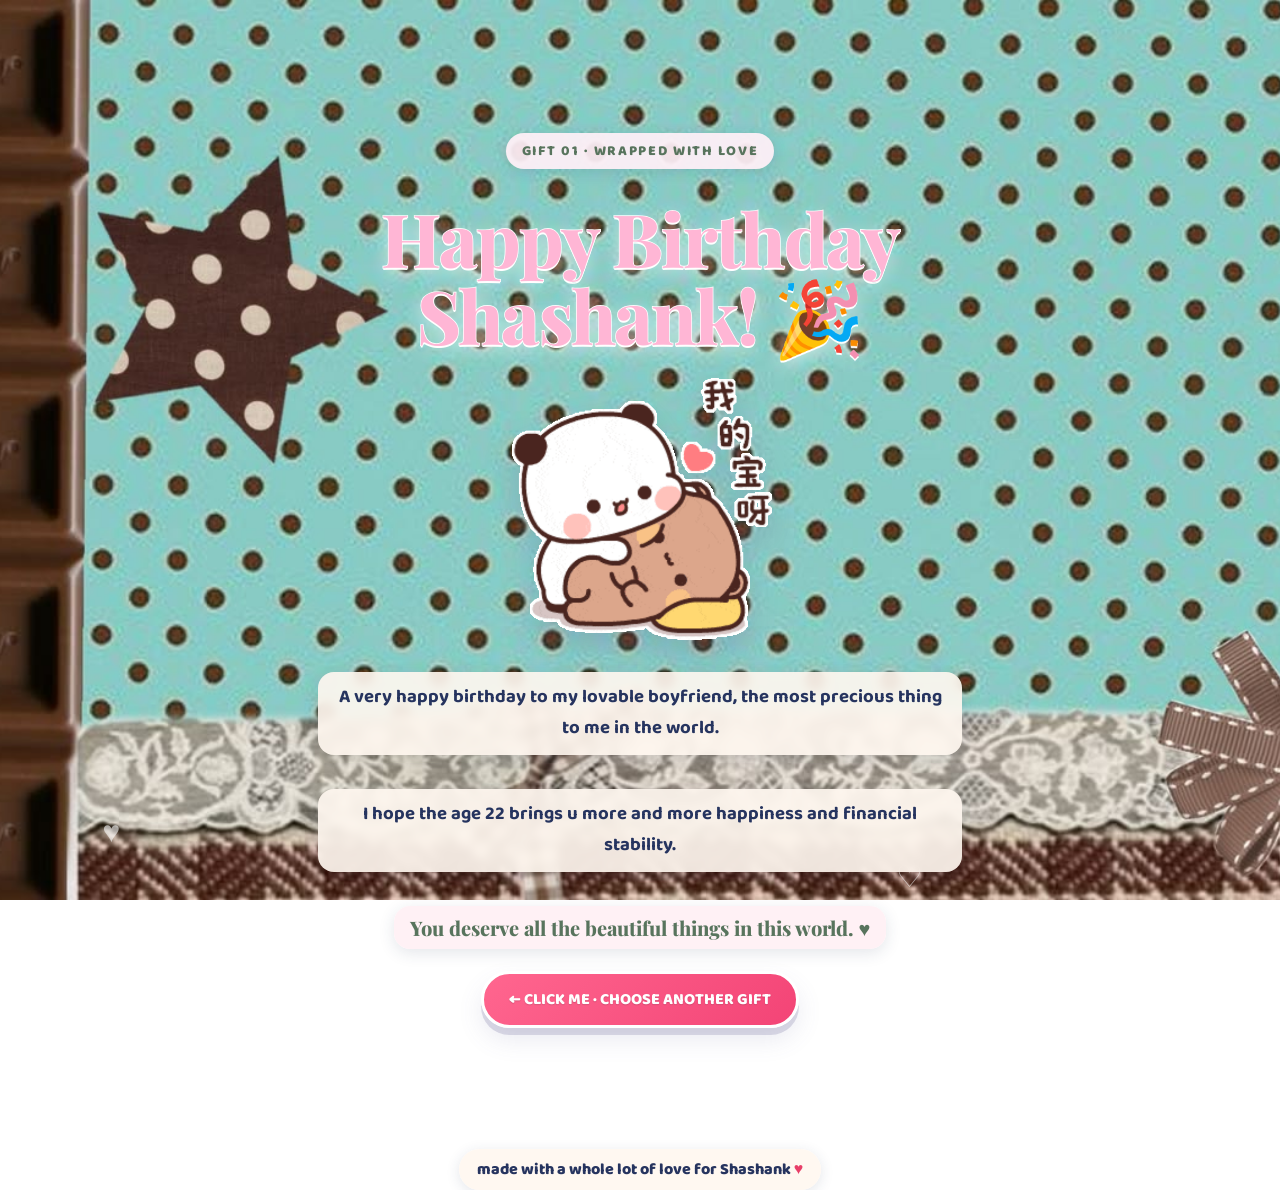
==== commit 32acba41: "Refresh birthday page baby-pink title styling" ====
--- a/birthday.html
+++ b/birthday.html
@@ -1,2 +1,2 @@
-<!doctype html><html lang="en"><head><meta charset="UTF-8"><meta name="viewport" content="width=device-width,initial-scale=1"><meta name="theme-color" content="#bceaff"><title>Happy Birthday Shashank!</title><link rel="stylesheet" href="style.css?v=20261118-white-outline"><script src="script.js?v=20261117-clean-controls" defer></script></head><body class="first-gift-bg">
+<!doctype html><html lang="en"><head><meta charset="UTF-8"><meta name="viewport" content="width=device-width,initial-scale=1"><meta name="theme-color" content="#bceaff"><title>Happy Birthday Shashank!</title><link rel="stylesheet" href="style.css?v=20261118-birthday-baby-pink"><script src="script.js?v=20261117-clean-controls" defer></script></head><body class="first-gift-bg">
 <div class="confetti-bg" aria-hidden="true"><i>♥</i><i>✦</i><i>♡</i><i>✿</i><i>♥</i><i>✧</i></div><main><section class="page-card gift-page pink-card"><p class="eyebrow">gift 01 · wrapped with love</p><h1 class="birthday-title">Happy Birthday<br>Shashank! 🎉</h1><div class="rotating-bear" aria-label="Bubu and Dudu birthday celebration"><img class="is-visible" src="assets/birthday-page-bubu-dudu-1.gif" alt="Bubu and Dudu birthday celebration"><img src="assets/birthday-page-bubu-dudu-2.gif" alt="" aria-hidden="true"></div><p class="message">A very happy birthday to my lovable boyfriend, the most precious thing to me in the world.</p><p class="message">I hope the age 22 brings u more and more happiness and financial stability.</p><p class="signature">You deserve all the beautiful things in this world. ♥</p><a class="bubble-button hot" href="gifts.html">← CLICK ME · CHOOSE ANOTHER GIFT</a></section><footer>made with a whole lot of love for Shashank <span>♥</span></footer></main></body></html>
--- a/style.css
+++ b/style.css
@@ -390,3 +390,26 @@
  -webkit-text-stroke:1.5px #ffffff;
  paint-order:stroke fill;
 }
+
+
+/* Sunoo page: warm-gold text on the Back to My Letter button. */
+body.sunoo-page-bg .bubble-button.hot{
+ color:#d6a23e;
+}
+
+
+/* Sunoo page: warm-gold button box, retaining readable white button text. */
+body.sunoo-page-bg .bubble-button.hot{
+ background:linear-gradient(135deg,#e5bd62,#c99735);
+ color:#fffdf5;
+ border-color:#fff8e8;
+}
+
+
+/* Birthday page title: pure baby pink fill with its existing pure-white outline. */
+body.first-gift-bg .birthday-title,
+body.first-gift-bg .birthday-title span{
+ color:#ffb6d5;
+ -webkit-text-stroke:1.5px #ffffff;
+ paint-order:stroke fill;
+}
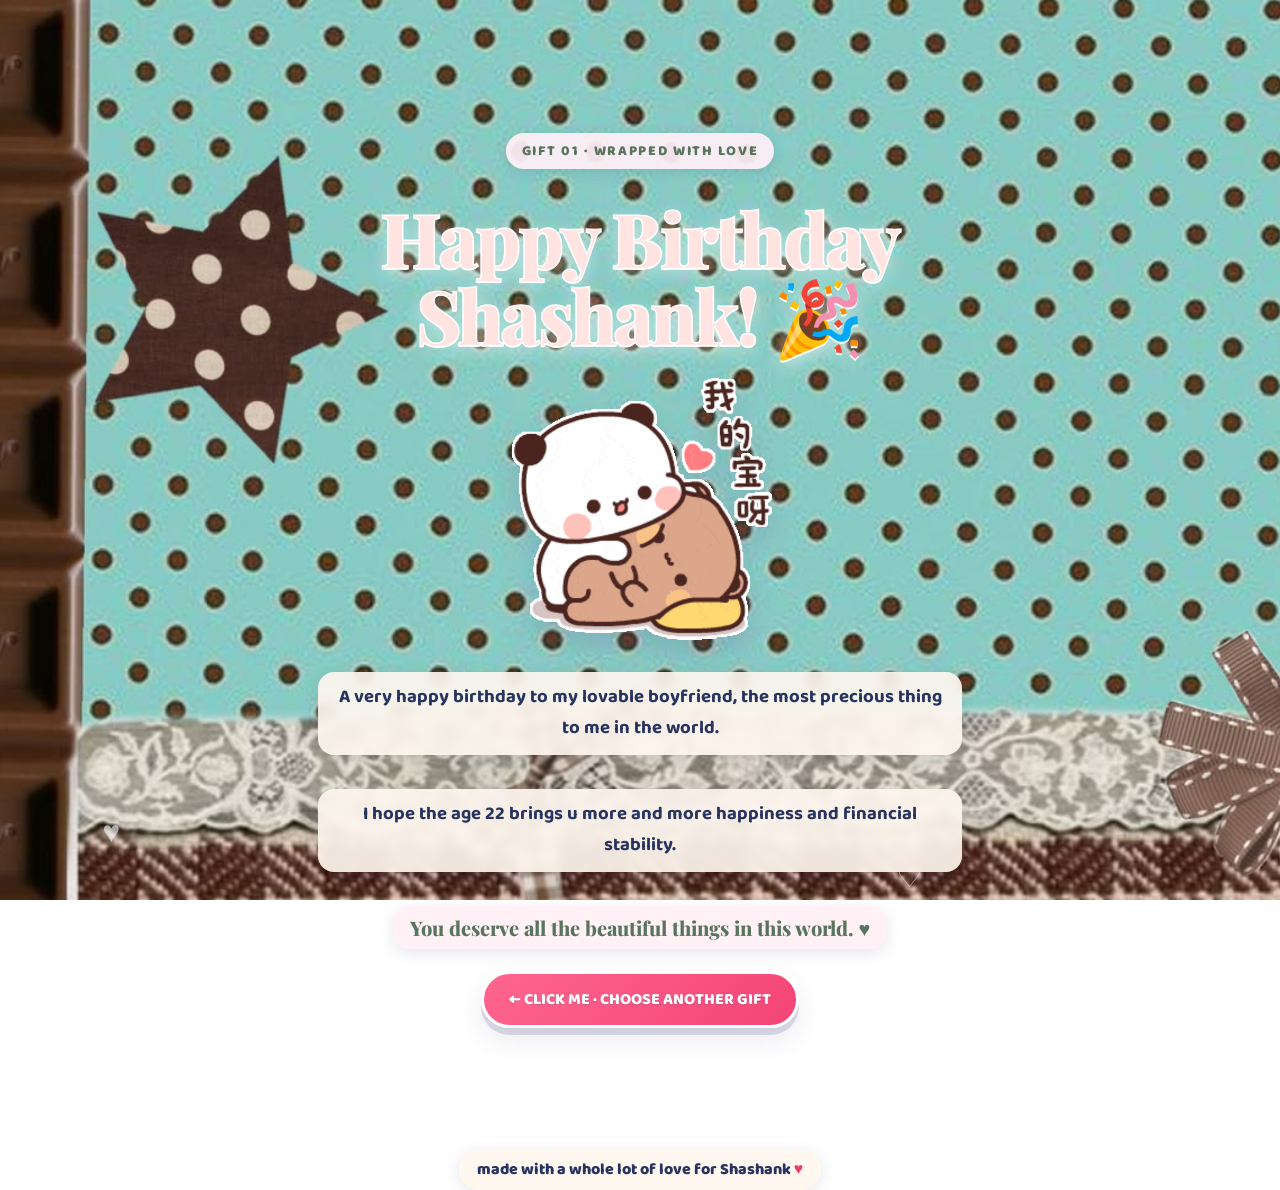
==== commit 85f1aefb: "Refresh birthday title misty-rose styling" ====
--- a/birthday.html
+++ b/birthday.html
@@ -1,2 +1,2 @@
-<!doctype html><html lang="en"><head><meta charset="UTF-8"><meta name="viewport" content="width=device-width,initial-scale=1"><meta name="theme-color" content="#bceaff"><title>Happy Birthday Shashank!</title><link rel="stylesheet" href="style.css?v=20261118-birthday-baby-pink"><script src="script.js?v=20261117-clean-controls" defer></script></head><body class="first-gift-bg">
+<!doctype html><html lang="en"><head><meta charset="UTF-8"><meta name="viewport" content="width=device-width,initial-scale=1"><meta name="theme-color" content="#bceaff"><title>Happy Birthday Shashank!</title><link rel="stylesheet" href="style.css?v=20261118-birthday-misty-rose-outline"><script src="script.js?v=20261117-clean-controls" defer></script></head><body class="first-gift-bg">
 <div class="confetti-bg" aria-hidden="true"><i>♥</i><i>✦</i><i>♡</i><i>✿</i><i>♥</i><i>✧</i></div><main><section class="page-card gift-page pink-card"><p class="eyebrow">gift 01 · wrapped with love</p><h1 class="birthday-title">Happy Birthday<br>Shashank! 🎉</h1><div class="rotating-bear" aria-label="Bubu and Dudu birthday celebration"><img class="is-visible" src="assets/birthday-page-bubu-dudu-1.gif" alt="Bubu and Dudu birthday celebration"><img src="assets/birthday-page-bubu-dudu-2.gif" alt="" aria-hidden="true"></div><p class="message">A very happy birthday to my lovable boyfriend, the most precious thing to me in the world.</p><p class="message">I hope the age 22 brings u more and more happiness and financial stability.</p><p class="signature">You deserve all the beautiful things in this world. ♥</p><a class="bubble-button hot" href="gifts.html">← CLICK ME · CHOOSE ANOTHER GIFT</a></section><footer>made with a whole lot of love for Shashank <span>♥</span></footer></main></body></html>
--- a/style.css
+++ b/style.css
@@ -413,3 +413,12 @@
  -webkit-text-stroke:1.5px #ffffff;
  paint-order:stroke fill;
 }
+
+
+/* Birthday title: misty-rose fill with a thicker pure-white outline. */
+body.first-gift-bg .birthday-title,
+body.first-gift-bg .birthday-title span{
+ color:#FFE4E1;
+ -webkit-text-stroke:3px #ffffff;
+ paint-order:stroke fill;
+}
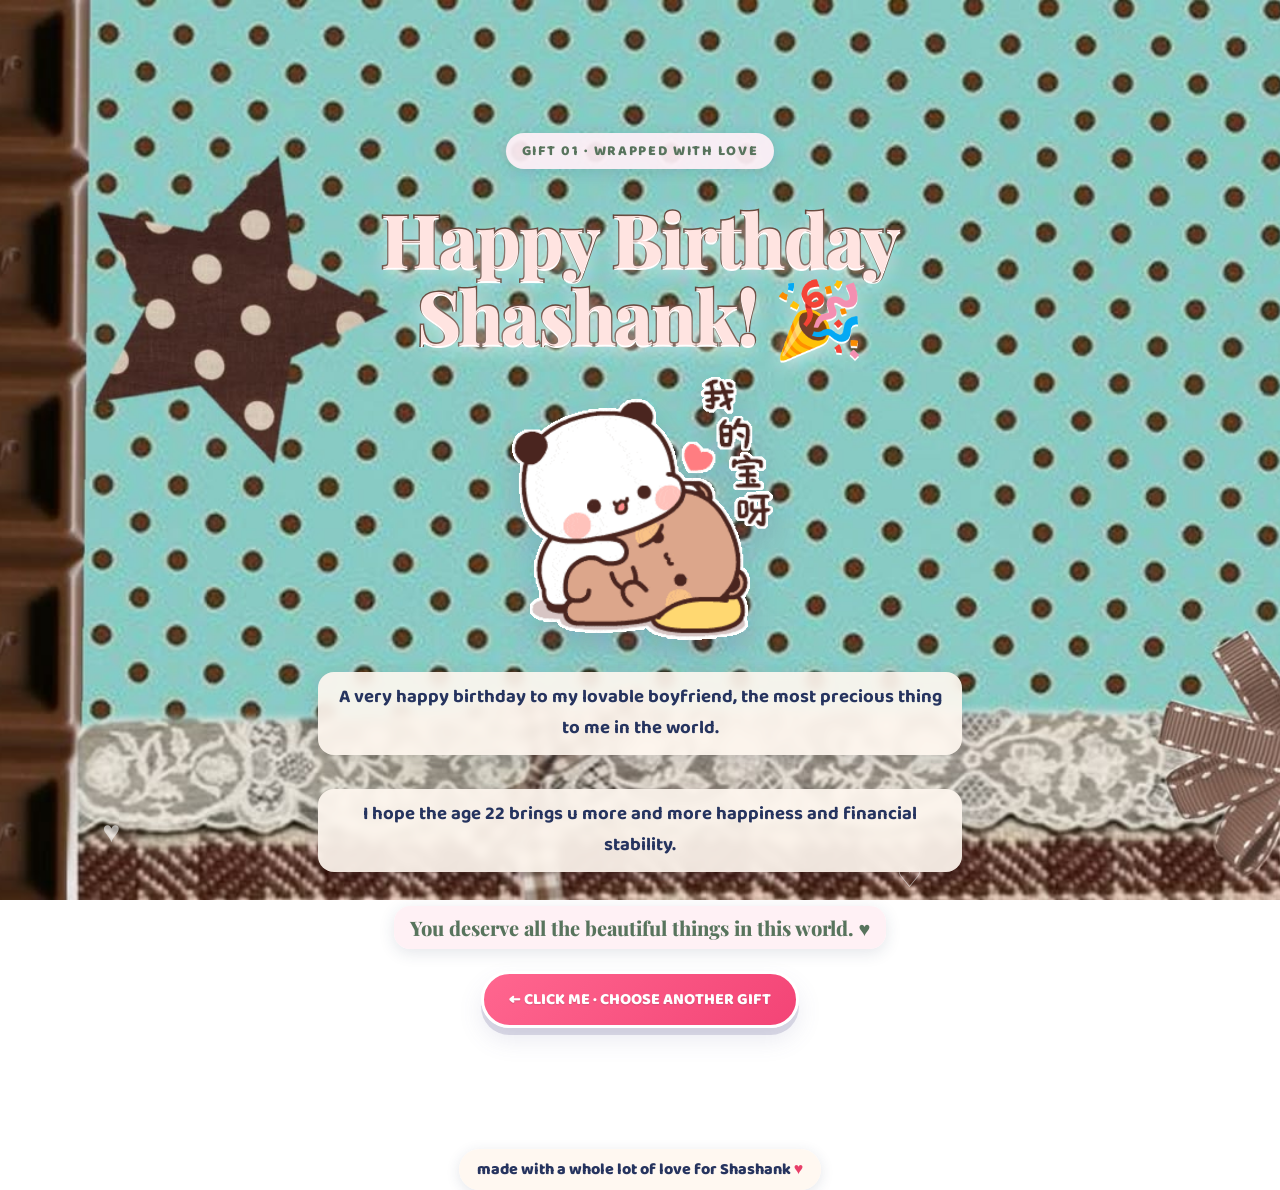
==== commit f55e9777: "Refresh birthday page for dark-brown title outline" ====
--- a/birthday.html
+++ b/birthday.html
@@ -1,2 +1,2 @@
-<!doctype html><html lang="en"><head><meta charset="UTF-8"><meta name="viewport" content="width=device-width,initial-scale=1"><meta name="theme-color" content="#bceaff"><title>Happy Birthday Shashank!</title><link rel="stylesheet" href="style.css?v=20261118-birthday-misty-rose-outline"><script src="script.js?v=20261117-clean-controls" defer></script></head><body class="first-gift-bg">
+<!doctype html><html lang="en"><head><meta charset="UTF-8"><meta name="viewport" content="width=device-width,initial-scale=1"><meta name="theme-color" content="#bceaff"><title>Happy Birthday Shashank!</title><link rel="stylesheet" href="style.css?v=20261118-birthday-brown-outline"><script src="script.js?v=20261117-clean-controls" defer></script></head><body class="first-gift-bg">
 <div class="confetti-bg" aria-hidden="true"><i>♥</i><i>✦</i><i>♡</i><i>✿</i><i>♥</i><i>✧</i></div><main><section class="page-card gift-page pink-card"><p class="eyebrow">gift 01 · wrapped with love</p><h1 class="birthday-title">Happy Birthday<br>Shashank! 🎉</h1><div class="rotating-bear" aria-label="Bubu and Dudu birthday celebration"><img class="is-visible" src="assets/birthday-page-bubu-dudu-1.gif" alt="Bubu and Dudu birthday celebration"><img src="assets/birthday-page-bubu-dudu-2.gif" alt="" aria-hidden="true"></div><p class="message">A very happy birthday to my lovable boyfriend, the most precious thing to me in the world.</p><p class="message">I hope the age 22 brings u more and more happiness and financial stability.</p><p class="signature">You deserve all the beautiful things in this world. ♥</p><a class="bubble-button hot" href="gifts.html">← CLICK ME · CHOOSE ANOTHER GIFT</a></section><footer>made with a whole lot of love for Shashank <span>♥</span></footer></main></body></html>
--- a/style.css
+++ b/style.css
@@ -422,3 +422,12 @@
  -webkit-text-stroke:3px #ffffff;
  paint-order:stroke fill;
 }
+
+
+/* Birthday title: switch the thick outline from white to dark brown. */
+body.first-gift-bg .birthday-title,
+body.first-gift-bg .birthday-title span{
+ color:#FFE4E1;
+ -webkit-text-stroke:3px #5A3A2E;
+ paint-order:stroke fill;
+}
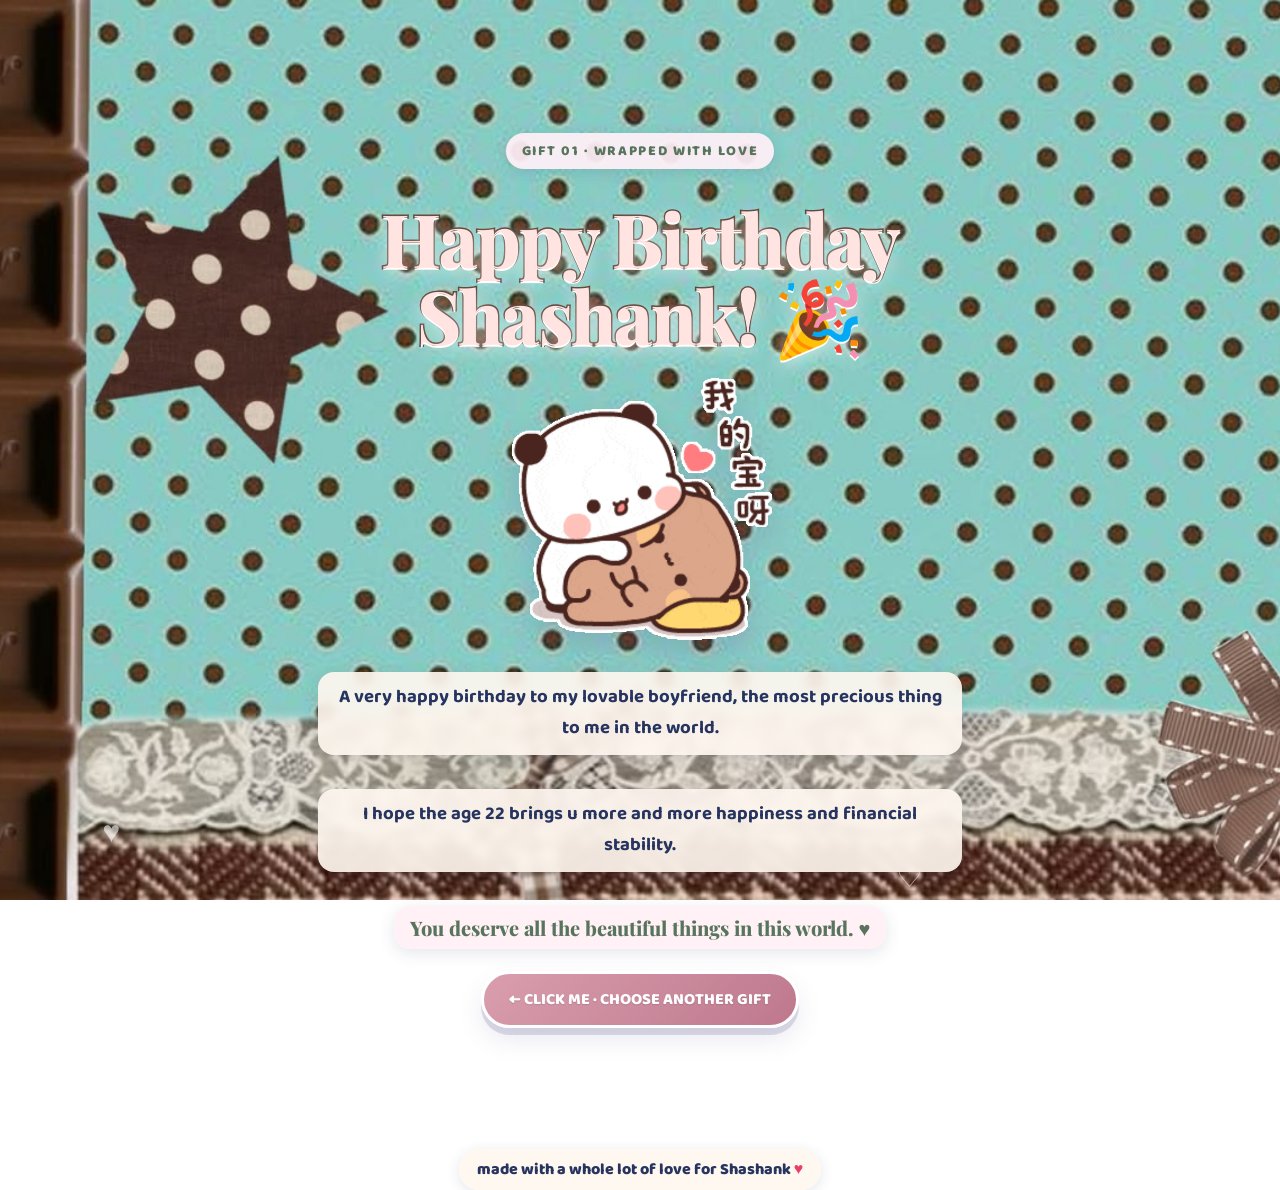
==== commit 851e1cd7: "Refresh birthday.html for coordinated button colours" ====
--- a/birthday.html
+++ b/birthday.html
@@ -1,2 +1,2 @@
-<!doctype html><html lang="en"><head><meta charset="UTF-8"><meta name="viewport" content="width=device-width,initial-scale=1"><meta name="theme-color" content="#bceaff"><title>Happy Birthday Shashank!</title><link rel="stylesheet" href="style.css?v=20261118-birthday-brown-outline"><script src="script.js?v=20261117-clean-controls" defer></script></head><body class="first-gift-bg">
+<!doctype html><html lang="en"><head><meta charset="UTF-8"><meta name="viewport" content="width=device-width,initial-scale=1"><meta name="theme-color" content="#bceaff"><title>Happy Birthday Shashank!</title><link rel="stylesheet" href="style.css?v=20261118-coordinated-buttons-birthday"><script src="script.js?v=20261117-clean-controls" defer></script></head><body class="first-gift-bg">
 <div class="confetti-bg" aria-hidden="true"><i>♥</i><i>✦</i><i>♡</i><i>✿</i><i>♥</i><i>✧</i></div><main><section class="page-card gift-page pink-card"><p class="eyebrow">gift 01 · wrapped with love</p><h1 class="birthday-title">Happy Birthday<br>Shashank! 🎉</h1><div class="rotating-bear" aria-label="Bubu and Dudu birthday celebration"><img class="is-visible" src="assets/birthday-page-bubu-dudu-1.gif" alt="Bubu and Dudu birthday celebration"><img src="assets/birthday-page-bubu-dudu-2.gif" alt="" aria-hidden="true"></div><p class="message">A very happy birthday to my lovable boyfriend, the most precious thing to me in the world.</p><p class="message">I hope the age 22 brings u more and more happiness and financial stability.</p><p class="signature">You deserve all the beautiful things in this world. ♥</p><a class="bubble-button hot" href="gifts.html">← CLICK ME · CHOOSE ANOTHER GIFT</a></section><footer>made with a whole lot of love for Shashank <span>♥</span></footer></main></body></html>
--- a/style.css
+++ b/style.css
@@ -431,3 +431,94 @@
  -webkit-text-stroke:3px #5A3A2E;
  paint-order:stroke fill;
 }
+
+
+/* Pick Your Present title: match the Birthday title's misty-rose fill and dark-brown outline. */
+body.pick-gift-bg .page-heading > h1{
+ font-family:'Playfair Display',serif;
+ font-weight:800;
+ letter-spacing:-.025em;
+ color:#FFE4E1;
+ -webkit-text-stroke:3px #5A3A2E;
+ paint-order:stroke fill;
+}
+
+/* Open Your Letter title: match Make a Wish typography and pastel text colour. */
+body.third-gift-bg .page-card > h1{
+ font-family:'Playfair Display',serif;
+ font-weight:800;
+ letter-spacing:-.025em;
+ color:#d28fa4;
+ -webkit-text-stroke:1.5px #ffffff;
+ paint-order:stroke fill;
+}
+
+
+/* Exact Make a Wish title colours and outline on Open Your Letter. */
+body.third-gift-bg .page-card > h1{
+ color:#f6e7a8;
+ -webkit-text-stroke:1.5px #ffffff;
+ paint-order:stroke fill;
+}
+
+
+/* Open Your Letter: change its buttercream title outline to dark brown. */
+body.third-gift-bg .page-card > h1{
+ color:#f6e7a8;
+ -webkit-text-stroke:3px #5A3A2E;
+ paint-order:stroke fill;
+}
+
+
+/* Open Your Letter title: beige fill, retaining the dark-brown outline. */
+body.third-gift-bg .page-card > h1{
+ color:#E8D5B5;
+ -webkit-text-stroke:3px #5A3A2E;
+ paint-order:stroke fill;
+}
+
+
+/* First page colour test: warm tan on the upper arc and soft turquoise on the lower arc. Text colour only; preserve the existing white outline. */
+body.first-page .arc-top text{fill:#B8956A;color:#B8956A;}
+body.first-page .arc-bottom text{fill:#65B9AD;color:#65B9AD;}
+
+
+/* First page: both curved headings use the same warm tan text; preserve their existing white outlines. */
+body.first-page .arc-top text,
+body.first-page .arc-bottom text{fill:#B8956A;color:#B8956A;}
+
+
+/* Yes page: change the outline of both curved heading texts to warm tan; preserve their existing fill and all other styling. */
+body.yes-page-bg .arc-heading text{
+ stroke:#B8956A;
+ stroke-width:7px;
+ stroke-linejoin:round;
+ paint-order:stroke fill;
+}
+
+
+/* First page: dark-brown outlines on both curved headings; keep the warm-tan fill unchanged. */
+body.first-page .arc-heading text{
+ stroke:#5A3A2E;
+ stroke-width:7px;
+ stroke-linejoin:round;
+ paint-order:stroke fill;
+}
+
+
+/* Coordinated button backgrounds across all pages except Sunoo.
+   Backgrounds only: preserve existing button text, borders, sizing, shadows and hover behaviour. */
+body.first-page .bubble-button.hot{background:linear-gradient(135deg,#B8956A,#9E7D55)}
+body.first-page .bubble-button.cool{background:linear-gradient(135deg,#F2E5D2,#DCC7A8)}
+body.no-page-bg .bubble-button.hot{background:linear-gradient(135deg,#BBA789,#9E896C)}
+body.no-page-bg .bubble-button.cool{background:linear-gradient(135deg,#F0E7D8,#DCCDB8)}
+body.first-gift-bg .bubble-button.hot{background:linear-gradient(135deg,#D99EAE,#BE788D)}
+body.first-gift-bg .bubble-button.cool{background:linear-gradient(135deg,#F5DFE4,#E8C5CF)}
+body.second-gift-bg .bubble-button.hot{background:linear-gradient(135deg,#75B7A9,#55998B)}
+body.second-gift-bg .bubble-button.cool{background:linear-gradient(135deg,#DCEFE7,#BFDCD2)}
+body.third-gift-bg .bubble-button.hot{background:linear-gradient(135deg,#C77B5B,#A95F47)}
+body.third-gift-bg .bubble-button.cool{background:linear-gradient(135deg,#F0DDC8,#DCC2A6)}
+body.pick-gift-bg .bubble-button.hot{background:linear-gradient(135deg,#C6A04A,#A9822E)}
+body.pick-gift-bg .bubble-button.cool{background:linear-gradient(135deg,#F2E7C8,#E1D1A6)}
+body.yes-page-bg .bubble-button.hot{background:linear-gradient(135deg,#B8956A,#9E7D55)}
+body.yes-page-bg .bubble-button.cool{background:linear-gradient(135deg,#EADCC8,#D6C0A3)}
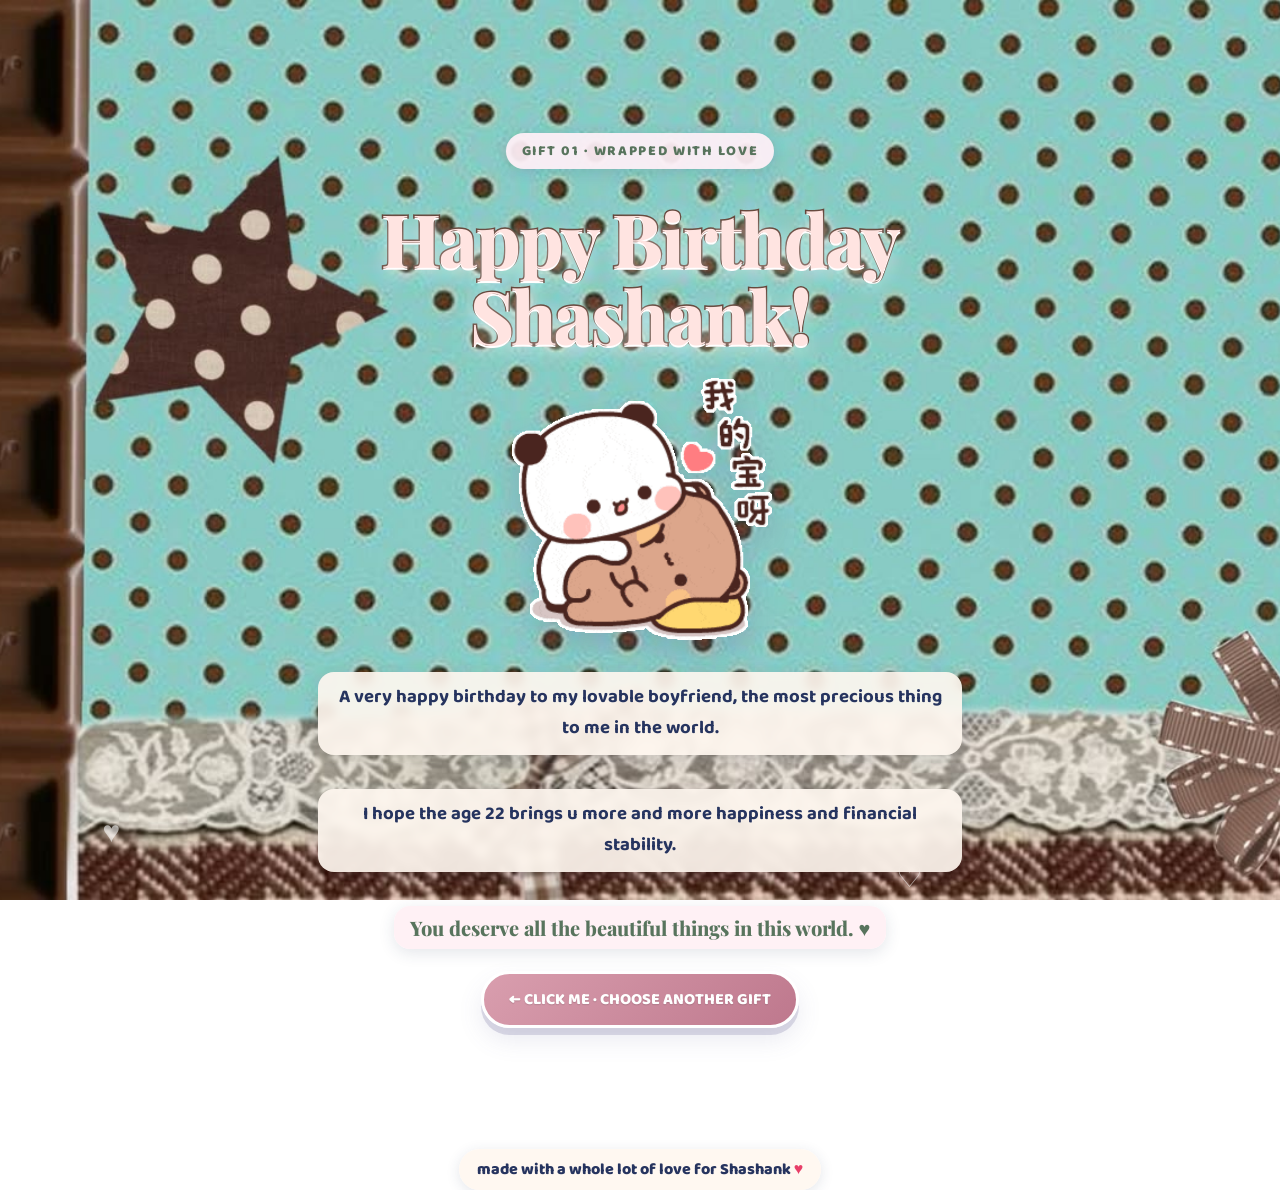
==== commit 6fd381d7: "Remove celebration emoji from birthday heading" ====
--- a/birthday.html
+++ b/birthday.html
@@ -1,2 +1,2 @@
 <!doctype html><html lang="en"><head><meta charset="UTF-8"><meta name="viewport" content="width=device-width,initial-scale=1"><meta name="theme-color" content="#bceaff"><title>Happy Birthday Shashank!</title><link rel="stylesheet" href="style.css?v=20261118-coordinated-buttons-birthday"><script src="script.js?v=20261117-clean-controls" defer></script></head><body class="first-gift-bg">
-<div class="confetti-bg" aria-hidden="true"><i>♥</i><i>✦</i><i>♡</i><i>✿</i><i>♥</i><i>✧</i></div><main><section class="page-card gift-page pink-card"><p class="eyebrow">gift 01 · wrapped with love</p><h1 class="birthday-title">Happy Birthday<br>Shashank! 🎉</h1><div class="rotating-bear" aria-label="Bubu and Dudu birthday celebration"><img class="is-visible" src="assets/birthday-page-bubu-dudu-1.gif" alt="Bubu and Dudu birthday celebration"><img src="assets/birthday-page-bubu-dudu-2.gif" alt="" aria-hidden="true"></div><p class="message">A very happy birthday to my lovable boyfriend, the most precious thing to me in the world.</p><p class="message">I hope the age 22 brings u more and more happiness and financial stability.</p><p class="signature">You deserve all the beautiful things in this world. ♥</p><a class="bubble-button hot" href="gifts.html">← CLICK ME · CHOOSE ANOTHER GIFT</a></section><footer>made with a whole lot of love for Shashank <span>♥</span></footer></main></body></html>+<div class="confetti-bg" aria-hidden="true"><i>♥</i><i>✦</i><i>♡</i><i>✿</i><i>♥</i><i>✧</i></div><main><section class="page-card gift-page pink-card"><p class="eyebrow">gift 01 · wrapped with love</p><h1 class="birthday-title">Happy Birthday<br>Shashank!</h1><div class="rotating-bear" aria-label="Bubu and Dudu birthday celebration"><img class="is-visible" src="assets/birthday-page-bubu-dudu-1.gif" alt="Bubu and Dudu birthday celebration"><img src="assets/birthday-page-bubu-dudu-2.gif" alt="" aria-hidden="true"></div><p class="message">A very happy birthday to my lovable boyfriend, the most precious thing to me in the world.</p><p class="message">I hope the age 22 brings u more and more happiness and financial stability.</p><p class="signature">You deserve all the beautiful things in this world. ♥</p><a class="bubble-button hot" href="gifts.html">← CLICK ME · CHOOSE ANOTHER GIFT</a></section><footer>made with a whole lot of love for Shashank <span>♥</span></footer></main></body></html>
--- a/style.css
+++ b/style.css
@@ -522,3 +522,100 @@
 body.pick-gift-bg .bubble-button.cool{background:linear-gradient(135deg,#F2E7C8,#E1D1A6)}
 body.yes-page-bg .bubble-button.hot{background:linear-gradient(135deg,#B8956A,#9E7D55)}
 body.yes-page-bg .bubble-button.cool{background:linear-gradient(135deg,#EADCC8,#D6C0A3)}
+
+
+/* Make a Wish page: buttercream typography and button background only. */
+body.second-gift-bg .cake-card .eyebrow,
+body.second-gift-bg .cake-card h1,
+body.second-gift-bg .cake-card .subtitle,
+body.second-gift-bg .cake-card .message{
+ color:#FFF1C1;
+ text-shadow:0 1px 2px #594b3540;
+}
+body.second-gift-bg .cake-card .bubble-button.hot{
+ background:#FFF1C1;
+ color:#5A3A2E;
+ border-color:#FFF8DF;
+}
+
+
+/* Make a Wish page: switch all page text to dark brown. */
+body.second-gift-bg .cake-card .eyebrow,
+body.second-gift-bg .cake-card h1,
+body.second-gift-bg .cake-card .subtitle,
+body.second-gift-bg .cake-card .message,
+body.second-gift-bg .cake-card .bubble-button.hot{
+ color:#5A3A2E;
+}
+
+
+/* Make a Wish: buttercream is the only text and button colour, including the button label. */
+body.second-gift-bg .cake-card,
+body.second-gift-bg .cake-card *,
+body.second-gift-bg .cake-card h1,
+body.second-gift-bg .cake-card h1 span {
+ color:#FFF1C1;
+}
+body.second-gift-bg .cake-card h1{
+ -webkit-text-stroke:0;
+ text-shadow:none;
+}
+body.second-gift-bg .cake-card .bubble-button,
+body.second-gift-bg .cake-card .bubble-button.hot{
+ background:#FFF1C1;
+ color:#FFF1C1;
+ border-color:#FFF1C1;
+ text-shadow:none;
+}
+
+
+/* Restore the Make a Wish heading's soft glow while keeping its buttercream fill. */
+body.second-gift-bg .cake-card h1{
+ color:#FFF1C1;
+ -webkit-text-stroke:0;
+ text-shadow:0 0 7px #FFF1C1,0 0 16px #FFF1C1,0 0 28px #f6e7a8;
+}
+
+
+/* Make a Wish: keep the button buttercream, but make its label dark brown only. */
+body.second-gift-bg .cake-card .bubble-button,
+body.second-gift-bg .cake-card .bubble-button.hot{
+ color:#5A3A2E;
+}
+
+
+/* Make a Wish page: keep all supporting text dark brown; only the heading stays buttercream. */
+body.second-gift-bg .cake-card,
+body.second-gift-bg .cake-card .eyebrow,
+body.second-gift-bg .cake-card .subtitle,
+body.second-gift-bg .cake-card .message{
+ color:#5A3A2E;
+}
+body.second-gift-bg .cake-card h1,
+body.second-gift-bg .cake-card h1 span{
+ color:#FFF1C1;
+}
+body.second-gift-bg .cake-card .bubble-button,
+body.second-gift-bg .cake-card .bubble-button.hot{
+ color:#5A3A2E;
+}
+
+
+/* Sunoo page: icy-blue outline for the curved 'Sunoo I lovee you' heading; keep its gold fill unchanged. */
+body.sunoo-page-bg .arc-heading text{
+ stroke:#BFEFFF;
+ stroke-width:7px;
+ stroke-linejoin:round;
+ paint-order:stroke fill;
+}
+
+
+/* Sunoo page finishing touches: icy-blue label background, button text and button outline. */
+body.sunoo-page-bg .eyebrow{
+ background:#BFEFFF;
+ color:#d6a23e;
+}
+body.sunoo-page-bg .bubble-button.hot{
+ color:#BFEFFF;
+ border-color:#BFEFFF;
+}
